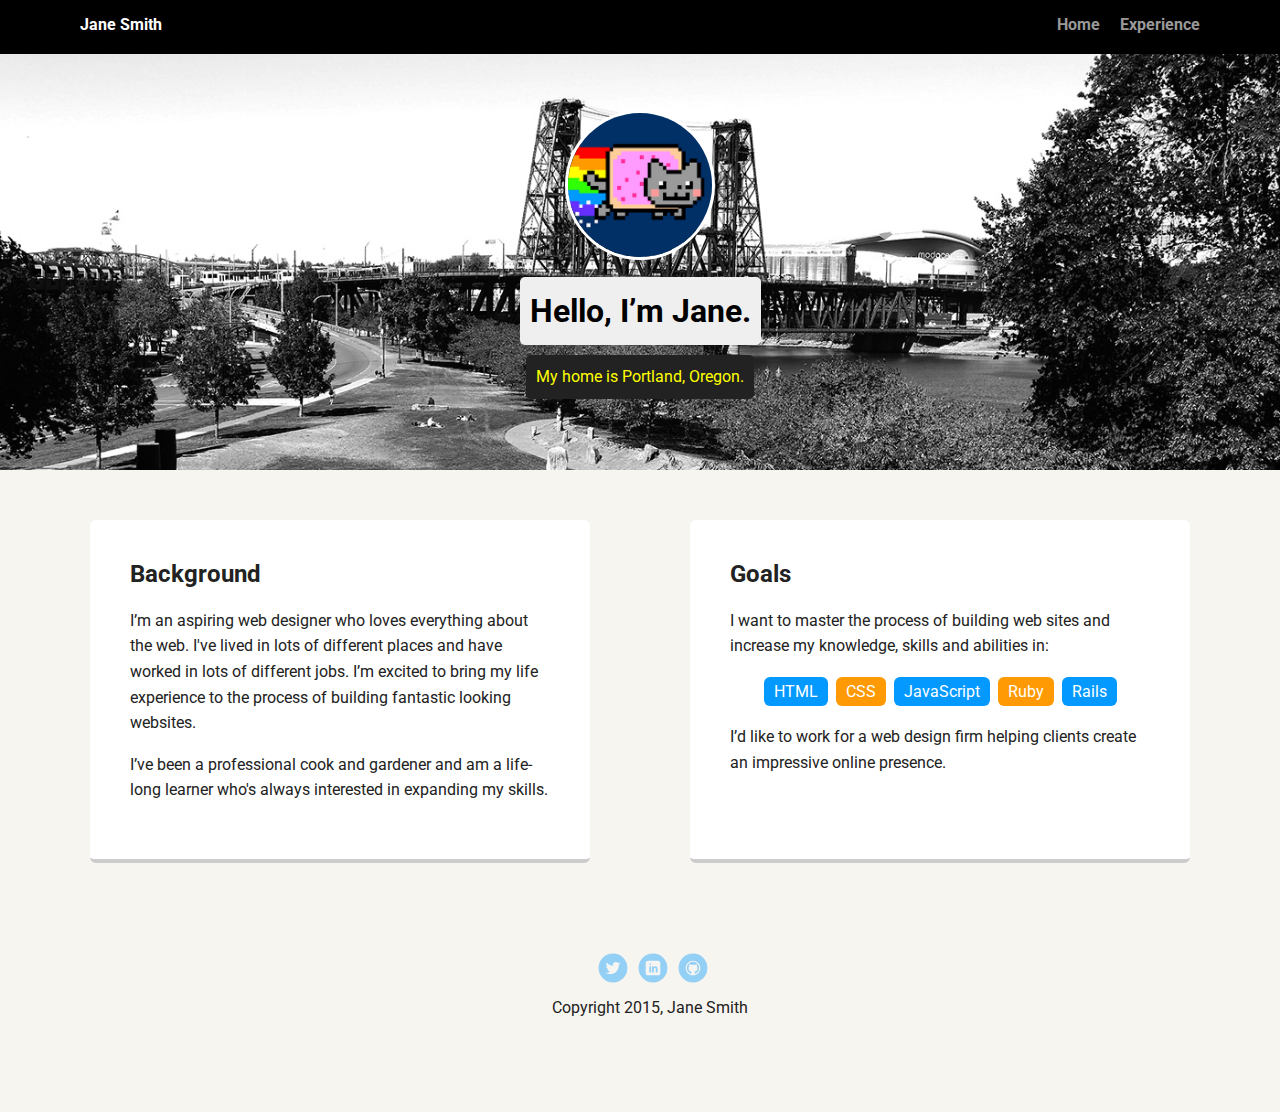
==== index.html @ 972596ab "Added Project Starter Files" ====
<!doctype html>
<html lang="en">
<head>
  <meta charset="utf-8">
  <title>Jane Smith's Profile</title>
  <meta name="viewport" content="width=device-width, initial-scale=1.0">
  <link rel="stylesheet" href="styles.css">
  <link href="https://fonts.googleapis.com/css?family=Muli%7CRoboto:400,300,500,700,900" rel="stylesheet"></head>
  <body>

    <div class="main-nav">
        <ul class="nav">
          <li class="name">Jane Smith</li>
          <li><a href="#">Home</a></li>
          <li><a href="#">Experience</a></li>
        </ul>
    </div>

    <header>
      <img src="images/me.png" alt="Drawing of Jane Smith" class="profile-image">
      <h1 class="tag name">Hello, I’m Jane.</h1>
      <p class="tag location">My home is Portland, Oregon.</p>
    </header>

    <main class="flex">
      <div class="card">
        <h2>Background</h2>
        <p>I’m an aspiring web designer who loves everything about the web. I've lived in lots of different places and have worked in lots of different jobs. I’m excited to bring my life experience to the process of building fantastic looking websites.</p>
        <p>I’ve been a professional cook and gardener and am a life-long learner who's always interested in expanding my skills.</p>
      </div> 

      <div class="card">
        <h2>Goals</h2>
        <p>I want to master the process of building web sites and increase my knowledge, skills and abilities in:</p>
        <ul class="skills">
          <li>HTML</li>
          <li>CSS</li>
          <li>JavaScript</li>
          <li>Ruby</li>
          <li>Rails</li>
        </ul>
        <p>I’d like to work for a web design firm helping clients create an impressive online presence.</p>
      </div> 

    </main>
    <footer>
      <ul>
        <li><a href="#" class="social twitter">Twitter</a></li>
        <li><a href="#" class="social linkedin">LinkedIn</a></li>
        <li><a href="#" class="social github">Github</a></li>
      </ul>
      <p class="copyright">Copyright 2015, Jane Smith</p>
    </footer>
  </body>
  </html>
---- styles.css ----
/* Global Layout Set-up */
* { 
  box-sizing: border-box;
}
  
body {
  margin: 0;
  padding: 0;
  text-align: center;
  font-family: 'Roboto', sans-serif;
  color: #222;
  background: #f7f5f0;
}
/* Link Styles */

a {
  text-decoration: none;
  color: #999;
}
a:hover {
  color: #6633ff;
}

/* Section Styles */

.main-nav {
  width: 100%;
  background: black;
  min-height: 30px;
  padding: 10px;
  position: fixed;
  text-align: center;
}
.nav {
  display: flex;
  justify-content: space-around;
  font-weight: 700;
  list-style-type: none;
  margin: 0 auto;
  padding: 0;
}

.nav .name {
    display: block;
    margin-right: auto;
    color: white;
}
.nav li {
  padding: 5px 10px 10px 10px;
}
.nav a {
  transition: all .5s;
}
.nav a:hover {
  color: white
}

header {
  text-align: center;
  background: url('images/portland.jpg') no-repeat top center ;
  background-size: cover;
  overflow: hidden;
  padding-top: 60px;
}
header {
  line-height: 1.5;
}
header .profile-image {
  margin-top: 50px;
  width: 150px;
  height: 150px;
  border-radius: 50%;
  border: 3px solid white;
  transition: all .5s;
}
header .profile-image:hover {
  transform: scale(1.2) rotate(5deg);
}
.tag {
  background-color: #efefef;
  color: black;
  padding: 10px;
  border-radius: 5px;
  display: table;
  margin: 10px auto;
} 
.location {
  background-color: #222;
  color: yellow;
}
.card {
  margin: 30px;
  padding: 20px 40px 40px;
  max-width: 500px;
  text-align: left;
  background: #fff;
  border-bottom: 4px solid #ccc;
  border-radius: 6px;
  transition: all .5s;
}
.card:hover {
  border-color: #ff99ff;
}

ul.skills {
  padding: 0;
  text-align: center;
}

.skills li {
  border-radius: 6px;
  display: inline-block;
  background: #ff9904;
  color: white;
  padding: 5px 10px;
  margin: 2px;
}

.skills li:nth-child(odd) {
  background: #0399ff;
}

footer {
  width: 100%;
  min-height: 30px;
  padding: 20px 0 40px 20px;
}

footer .copyright {
  top: -8px;
  font-size: .75em;
}

footer ul {
  list-style-type: none;
  margin: 0;
  padding: 0;
}

footer ul li {
  display: inline-block;
}

a.social {
  display: inline-block;
  text-indent: -9999px;
  margin-left: 5px;
  width: 30px;
  height: 30px;
  background-size: 30px 30px;
  opacity: .4;
  transition: all .5s;
}
a.twitter {
  background-image: url(images/twitter.svg);
}
a.linkedin {
  background-image: url(images/linkedin.svg);
}
a.github {
  background-image: url(images/github.svg);
}
a.social:hover {
  opacity: 1;
}
.clearfix {
  clear: both;
}

/* Styles for larger screens */
@media screen and (min-width: 720px) {
  
  .flex {
      display: -ms-flexbox;      /* TWEENER - IE 10 */
      display: flex; 
      max-width: 1200px;
      -ms-flex-pack: distribute;
      justify-content: space-around;
      margin: 0 auto;
  }

  header {
    min-height: 470px;
  }

  .nav {
    max-width: 1200px;
    padding: 0 30px;
  }


  main {
    padding-top: 20px;
  }

  main p {
    line-height: 1.6em;
  }

  footer {
    font-size: 1.3em;
    max-width: 1200px;
    margin: 40px auto;
  }

}
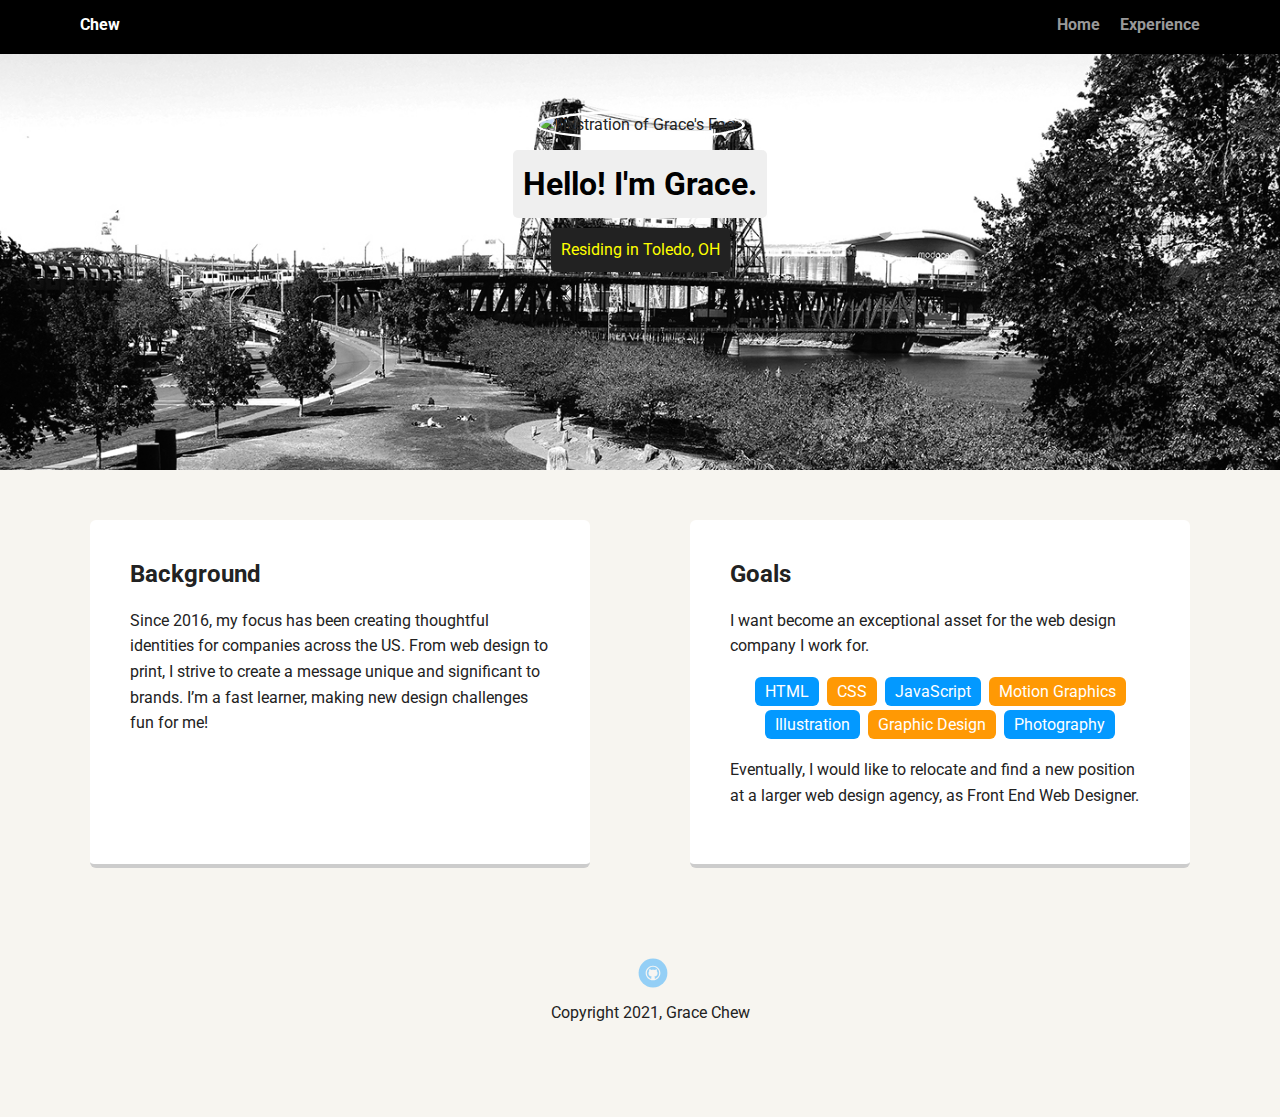
==== commit 82fa7f2d: "Replaced Jane Smith's Information to Grace Chew's Information" ====
--- a/index.html
+++ b/index.html
@@ -2,7 +2,7 @@
 <html lang="en">
 <head>
   <meta charset="utf-8">
-  <title>Jane Smith's Profile</title>
+  <title>Grace Chew's Profile</title>
   <meta name="viewport" content="width=device-width, initial-scale=1.0">
   <link rel="stylesheet" href="styles.css">
   <link href="https://fonts.googleapis.com/css?family=Muli%7CRoboto:400,300,500,700,900" rel="stylesheet"></head>
@@ -10,46 +10,47 @@
 
     <div class="main-nav">
         <ul class="nav">
-          <li class="name">Jane Smith</li>
-          <li><a href="#">Home</a></li>
-          <li><a href="#">Experience</a></li>
+          <li class="name">Chew</li>
+          <li><a href="index.html">Home</a></li>
+          <li><a href="experience.html">Experience</a></li>
         </ul>
     </div>
 
     <header>
-      <img src="images/me.png" alt="Drawing of Jane Smith" class="profile-image">
-      <h1 class="tag name">Hello, I’m Jane.</h1>
-      <p class="tag location">My home is Portland, Oregon.</p>
+      <img src="images/me_graceface.jpg" alt="Illustration of Grace's Face" class="profile-image">
+      <h1 class="tag name">Hello! I'm Grace.</h1>
+      <p class="tag location">Residing in Toledo, OH</p>
     </header>
 
     <main class="flex">
       <div class="card">
         <h2>Background</h2>
-        <p>I’m an aspiring web designer who loves everything about the web. I've lived in lots of different places and have worked in lots of different jobs. I’m excited to bring my life experience to the process of building fantastic looking websites.</p>
-        <p>I’ve been a professional cook and gardener and am a life-long learner who's always interested in expanding my skills.</p>
+        <p>Since 2016, my focus has been creating thoughtful identities for companies across the US. From web design to print, I strive to create a message unique and significant to brands. I’m a fast learner, making new design challenges fun for me! </p>
       </div> 
 
       <div class="card">
         <h2>Goals</h2>
-        <p>I want to master the process of building web sites and increase my knowledge, skills and abilities in:</p>
+        <p>I want become an exceptional asset for the web design company I work for.</p>
         <ul class="skills">
           <li>HTML</li>
           <li>CSS</li>
           <li>JavaScript</li>
-          <li>Ruby</li>
-          <li>Rails</li>
+          <li>Motion Graphics</li>
+          <li>Illustration</li>
+          <li>Graphic Design</li>
+          <li>Photography</li>
+
+
         </ul>
-        <p>I’d like to work for a web design firm helping clients create an impressive online presence.</p>
+        <p>Eventually, I would like to relocate and find a new position at a larger web design agency, as Front End Web Designer.</p>
       </div> 
 
     </main>
     <footer>
       <ul>
-        <li><a href="#" class="social twitter">Twitter</a></li>
-        <li><a href="#" class="social linkedin">LinkedIn</a></li>
-        <li><a href="#" class="social github">Github</a></li>
+        <li><a href="https://github.com/gachew" target="_blank" class="social github">Github</a></li>
       </ul>
-      <p class="copyright">Copyright 2015, Jane Smith</p>
+      <p class="copyright">Copyright 2021, Grace Chew</p>
     </footer>
   </body>
-  </html>
+  </html>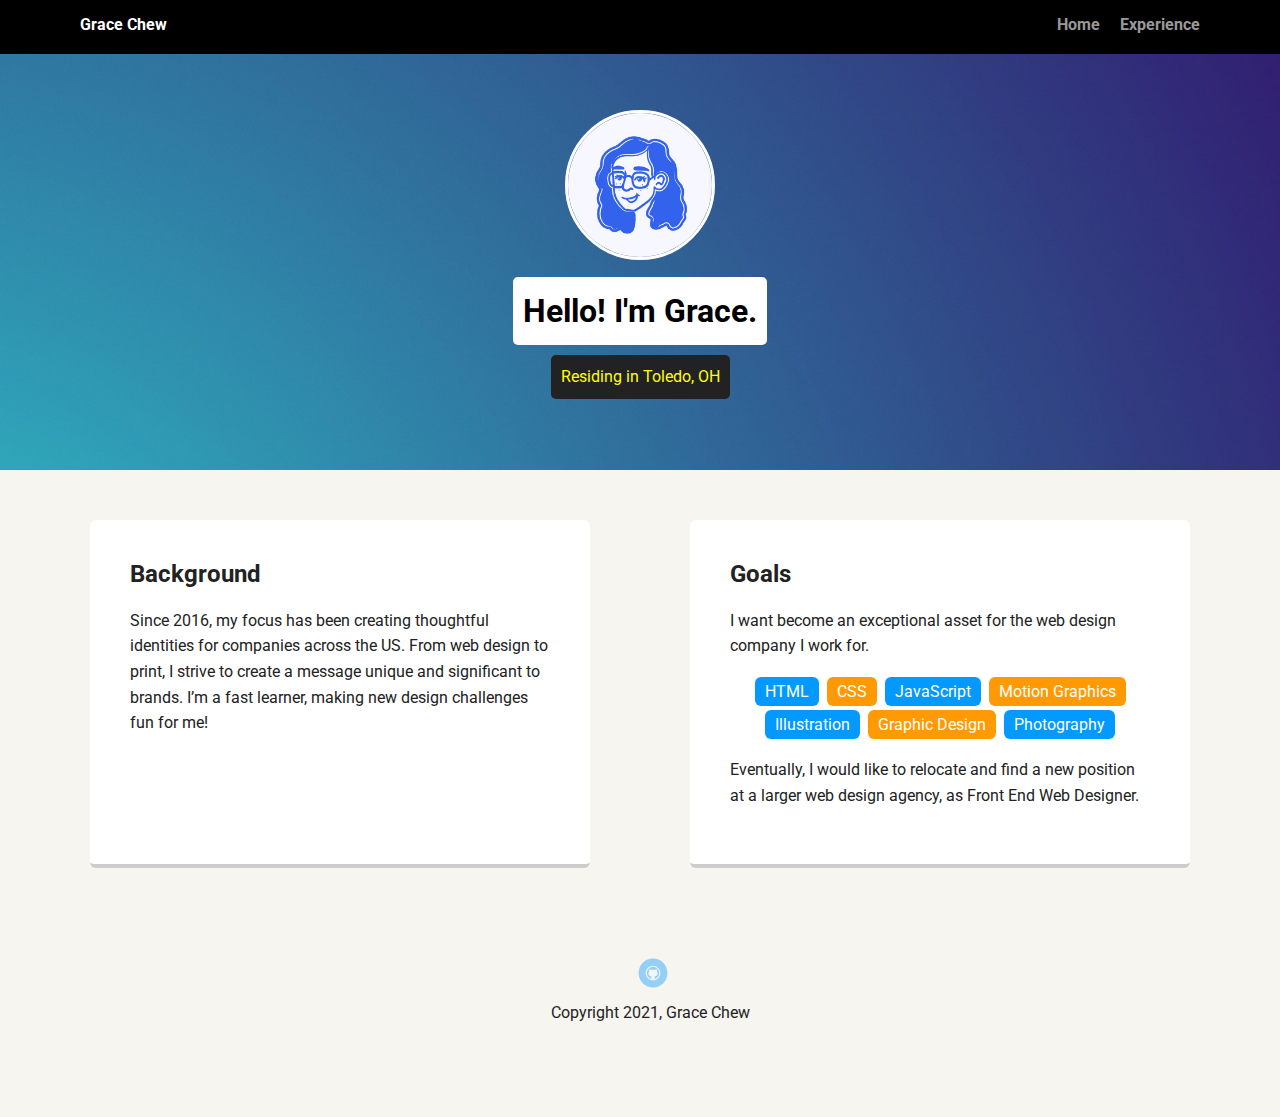
==== commit cb63eb3a: "Adding My Name" ====
--- a/index.html
+++ b/index.html
@@ -10,7 +10,7 @@
 
     <div class="main-nav">
         <ul class="nav">
-          <li class="name">Chew</li>
+          <li class="name">Grace Chew</li>
           <li><a href="index.html">Home</a></li>
           <li><a href="experience.html">Experience</a></li>
         </ul>
--- a/styles.css
+++ b/styles.css
@@ -31,6 +31,7 @@
   position: fixed;
   text-align: center;
 }
+
 .nav {
   display: flex;
   justify-content: space-around;
@@ -57,7 +58,7 @@
 
 header {
   text-align: center;
-  background: url('images/portland.jpg') no-repeat top center ;
+  background: url('images/gradient_gb.jpg') no-repeat top center ;
   background-size: cover;
   overflow: hidden;
   padding-top: 60px;
@@ -77,13 +78,30 @@
   transform: scale(1.2) rotate(5deg);
 }
 .tag {
-  background-color: #efefef;
+  background-color: white;
   color: black;
   padding: 10px;
   border-radius: 5px;
   display: table;
   margin: 10px auto;
-} 
+}
+
+.center {
+  background-color: white;
+  color: black;
+  padding: 10px;
+  border-radius: 5px;
+  display: table;
+  margin: 150px auto;
+}
+
+.city {
+  background-color: tomato;
+  color: white;
+  border: 2px solid black;
+  margin: 20px;
+  padding: 20px;
+}
 .location {
   background-color: #222;
   color: yellow;
@@ -98,7 +116,22 @@
   border-radius: 6px;
   transition: all .5s;
 }
+.post {
+  margin: 30px;
+  padding: 20px 80px 80px;
+  max-width: 900px;
+  text-align: left;
+  background: #fff;
+  border-bottom: 4px solid #ccc;
+  border-radius: 6px;
+  transition: all .5s;
+  
+}
 .card:hover {
+  border-color: #ff99ff;
+}
+
+.post:hover {
   border-color: #ff99ff;
 }
 
@@ -150,12 +183,6 @@
   background-size: 30px 30px;
   opacity: .4;
   transition: all .5s;
-}
-a.twitter {
-  background-image: url(images/twitter.svg);
-}
-a.linkedin {
-  background-image: url(images/linkedin.svg);
 }
 a.github {
   background-image: url(images/github.svg);
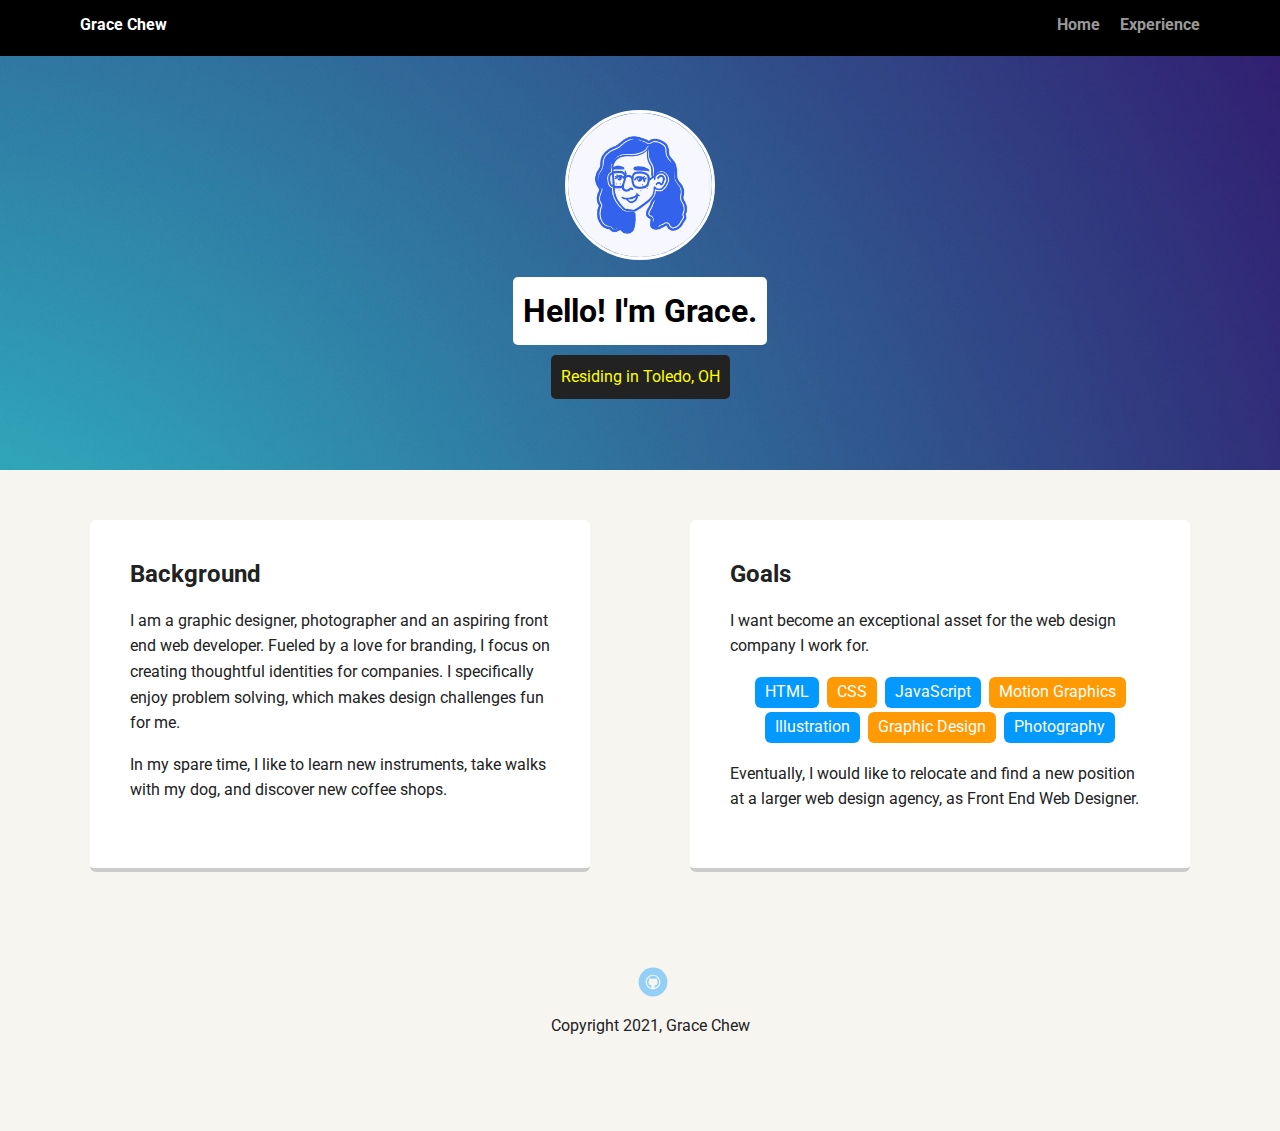
==== commit 7b78e917: "Updated Bio" ====
--- a/index.html
+++ b/index.html
@@ -25,7 +25,8 @@
     <main class="flex">
       <div class="card">
         <h2>Background</h2>
-        <p>Since 2016, my focus has been creating thoughtful identities for companies across the US. From web design to print, I strive to create a message unique and significant to brands. I’m a fast learner, making new design challenges fun for me! </p>
+        <p>I am a graphic designer, photographer and an aspiring front end web developer. Fueled by a love for branding, I focus on creating thoughtful identities for companies. I specifically enjoy problem solving, which makes design challenges fun for me. </p>
+        <p>In my spare time, I like to learn new instruments, take walks with my dog, and discover new coffee shops. </p>
       </div> 
 
       <div class="card">
--- a/styles.css
+++ b/styles.css
@@ -55,7 +55,6 @@
 .nav a:hover {
   color: white
 }
-
 header {
   text-align: center;
   background: url('images/gradient_gb.jpg') no-repeat top center ;
@@ -87,12 +86,12 @@
 }
 
 .center {
-  background-color: white;
-  color: black;
+  color: white;
+  font-size: 60px;
   padding: 10px;
   border-radius: 5px;
   display: table;
-  margin: 150px auto;
+  margin: 200px auto;
 }
 
 .city {
@@ -118,7 +117,7 @@
 }
 .post {
   margin: 30px;
-  padding: 20px 80px 80px;
+  padding: 20px 40px 40px;
   max-width: 900px;
   text-align: left;
   background: #fff;
@@ -193,6 +192,12 @@
 .clearfix {
   clear: both;
 }
+
+ul li {
+  line-height:130%;
+  padding: 5px;
+}
+
 
 /* Styles for larger screens */
 @media screen and (min-width: 720px) {
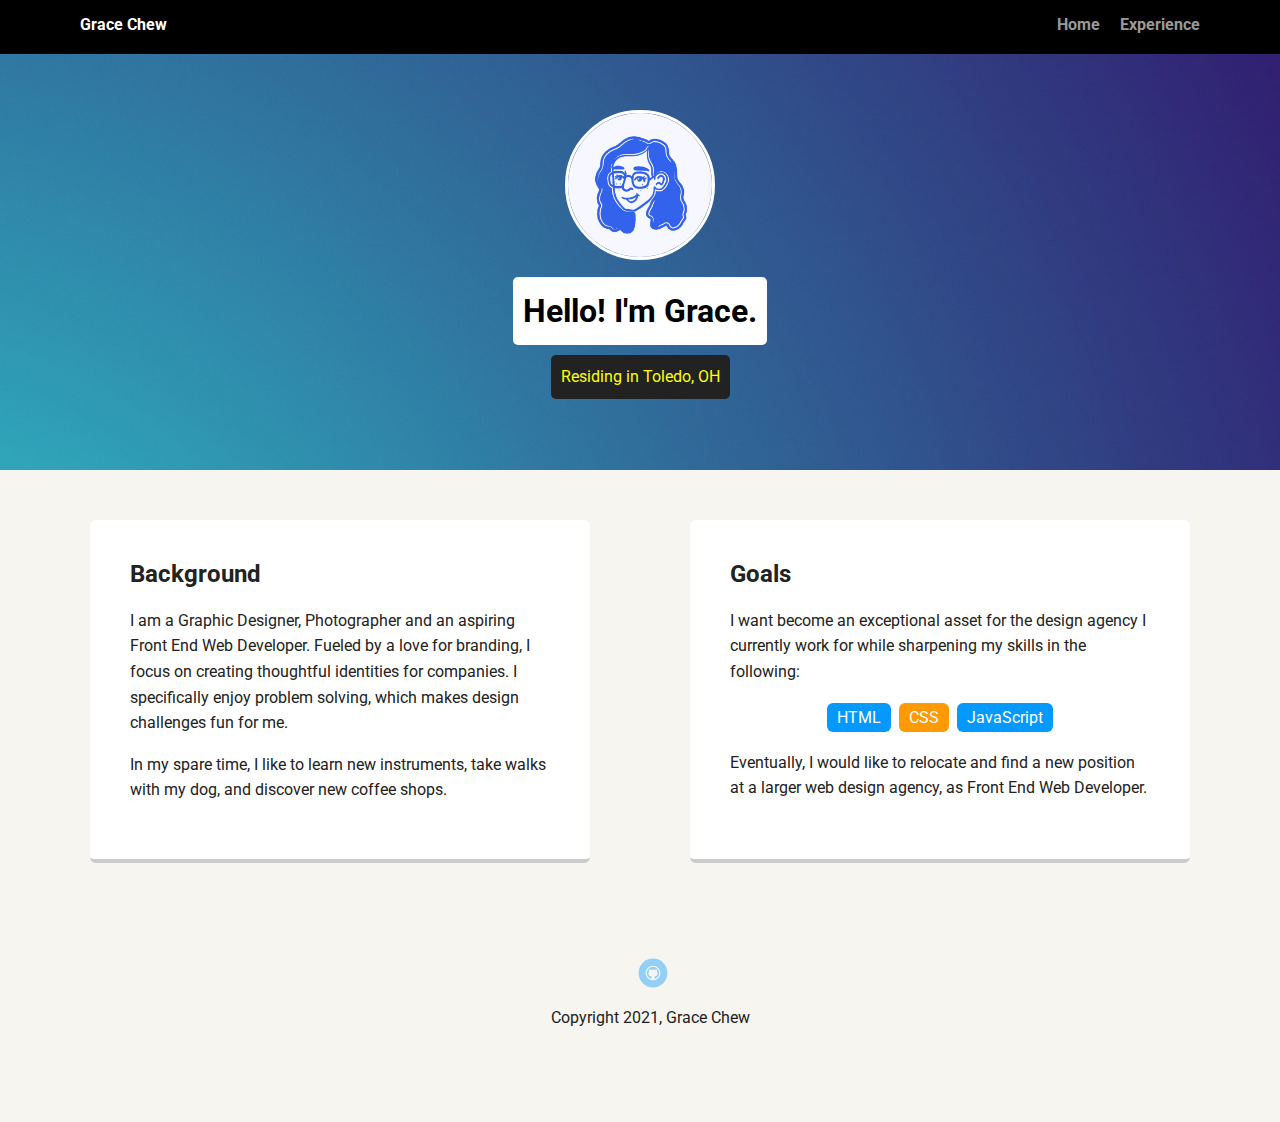
==== commit 0592150c: "Updated these areas to best describe my experience and skills" ====
--- a/index.html
+++ b/index.html
@@ -25,25 +25,19 @@
     <main class="flex">
       <div class="card">
         <h2>Background</h2>
-        <p>I am a graphic designer, photographer and an aspiring front end web developer. Fueled by a love for branding, I focus on creating thoughtful identities for companies. I specifically enjoy problem solving, which makes design challenges fun for me. </p>
+        <p>I am a Graphic Designer, Photographer and an aspiring Front End Web Developer. Fueled by a love for branding, I focus on creating thoughtful identities for companies. I specifically enjoy problem solving, which makes design challenges fun for me. </p>
         <p>In my spare time, I like to learn new instruments, take walks with my dog, and discover new coffee shops. </p>
       </div> 
 
       <div class="card">
         <h2>Goals</h2>
-        <p>I want become an exceptional asset for the web design company I work for.</p>
-        <ul class="skills">
-          <li>HTML</li>
-          <li>CSS</li>
-          <li>JavaScript</li>
-          <li>Motion Graphics</li>
-          <li>Illustration</li>
-          <li>Graphic Design</li>
-          <li>Photography</li>
-
-
-        </ul>
-        <p>Eventually, I would like to relocate and find a new position at a larger web design agency, as Front End Web Designer.</p>
+          <p>I want become an exceptional asset for the design agency I currently work for while sharpening my skills in the following:</p>
+            <ul class="skills">
+              <li>HTML</li>
+              <li>CSS</li>
+              <li>JavaScript</li>
+            </ul>
+          <p>Eventually, I would like to relocate and find a new position at a larger web design agency, as Front End Web Developer.</p>
       </div> 
 
     </main>
--- a/styles.css
+++ b/styles.css
@@ -194,7 +194,7 @@
 }
 
 ul li {
-  line-height:130%;
+  line-height:120%;
   padding: 5px;
 }
 
